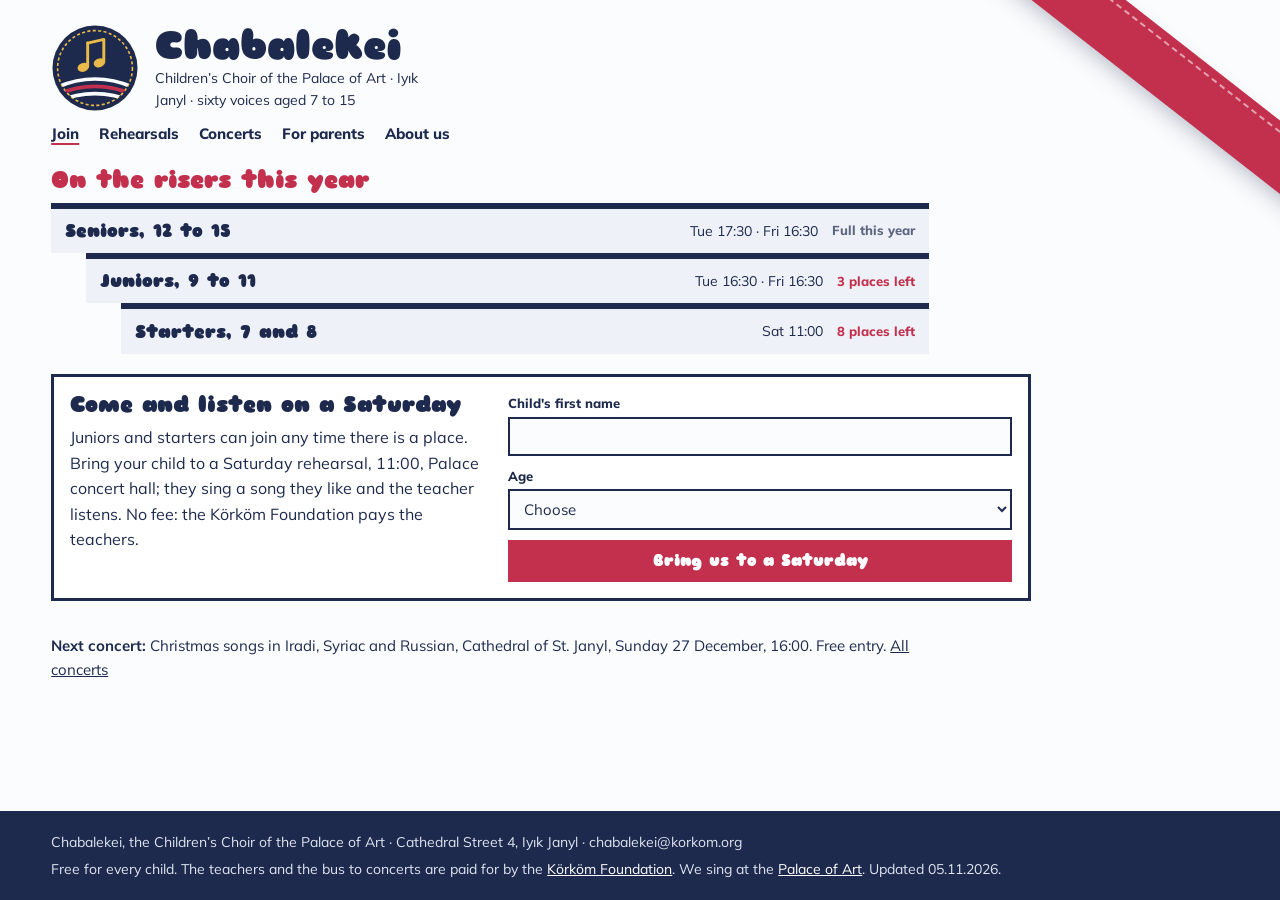
==== index.html @ a18ac277 "Initial mirror import" ====
<!DOCTYPE html>
<html lang="en">
<head>
<meta charset="utf-8">
<meta name="viewport" content="width=device-width, initial-scale=1">
<title>Chabalekei - Children&#x27;s Choir of the Palace of Art, Iyık Janyl</title>
<meta name="description" content="Chabalekei, the free children&#x27;s choir of the Palace of Art in Iyık Janyl: sixty voices aged 7 to 15. Places for juniors and starters.">
<link rel="canonical" href="https://chabalekei.korkom.org/">
<meta property="og:type" content="website">
<meta property="og:title" content="Chabalekei - Children&#x27;s Choir of the Palace of Art, Iyık Janyl">
<meta property="og:description" content="Chabalekei, the free children&#x27;s choir of the Palace of Art in Iyık Janyl: sixty voices aged 7 to 15. Places for juniors and starters.">
<meta property="og:url" content="https://chabalekei.korkom.org/">
<meta property="og:image" content="https://chabalekei.korkom.org/img/og-image.jpg">
<meta name="twitter:card" content="summary_large_image">
<link rel="icon" href="favicon.svg" type="image/svg+xml">
<link rel="preconnect" href="https://fonts.googleapis.com">
<link href="https://fonts.googleapis.com/css2?family=Sniglet:wght@400;800&family=Mulish:wght@400;700;800&display=swap" rel="stylesheet">
<link rel="stylesheet" href="css/site.css">
</head>
<body><div class="ch"><main><div class="sash" aria-hidden="true"></div><a class="hd" href="index.html"><svg class="patch" aria-hidden="true" viewBox="0 0 120 120" xmlns="http://www.w3.org/2000/svg"><circle cx="60" cy="60" r="58" fill="#1d2a4d"/>
<circle cx="60" cy="60" r="51" fill="none" stroke="#e9b949" stroke-width="2.2" stroke-dasharray="4.2 3.2"/>
<path d="M50 26 V58" stroke="#e9b949" stroke-width="4" stroke-linecap="round"/><path d="M50 26 L72 21 V52" stroke="#e9b949" stroke-width="4" fill="none" stroke-linejoin="round" stroke-linecap="round"/>
<ellipse cx="44" cy="59" rx="8" ry="6" transform="rotate(-20 44 59)" fill="#e9b949"/><ellipse cx="66" cy="53" rx="8" ry="6" transform="rotate(-20 66 53)" fill="#e9b949"/>
<clipPath id="chring"><circle cx="60" cy="60" r="51"/></clipPath><g clip-path="url(#chring)" fill="none" stroke-width="5"><path d="M0 90 Q60 60 120 90" stroke="#fbfcfd"/><path d="M0 100 Q60 70 120 100" stroke="#c3304e"/><path d="M0 110 Q60 80 120 110" stroke="#fbfcfd"/></g></svg><div><b>Chabalekei</b><small>Children’s Choir of the Palace of Art · Iyık Janyl · sixty voices aged 7 to 15</small></div></a><nav aria-label="Choir"><a href="index.html" aria-current=page>Join</a><a href="rehearsals.html">Rehearsals</a><a href="concerts.html">Concerts</a><a href="parents.html">For parents</a><a href="about.html">About us</a></nav><div class="risers"><h1>On the risers this year</h1>
<div class="tier"><b>Seniors, 12 to 15</b><span>Tue 17:30 · Fri 16:30</span><span class="left full">Full this year</span></div>
<div class="tier"><b>Juniors, 9 to 11</b><span>Tue 16:30 · Fri 16:30</span><span class="left">3 places left</span></div>
<div class="tier"><b>Starters, 7 and 8</b><span>Sat 11:00</span><span class="left">8 places left</span></div></div><div class="join"><div><h2>Come and listen on a Saturday</h2><p>Juniors and starters can join any time there is a place. Bring your child to a Saturday rehearsal, 11:00, Palace concert hall; they sing a song they like and the teacher listens. No fee: the Körköm Foundation pays the teachers.</p></div>
<form id="ch-f" novalidate><label for="ch-n">Child's first name<input id="ch-n" autocomplete="off"></label><label for="ch-a">Age<select id="ch-a"><option value="">Choose</option><option>7</option><option>8</option><option>9</option><option>10</option><option>11</option><option>12</option><option>13</option><option>14</option><option>15</option></select></label>
<button type="submit">Bring us to a Saturday</button><p class="msg" id="ch-msg" aria-live="polite"></p></form></div>
<p class="low"><b>Next concert:</b> Christmas songs in Iradi, Syriac and Russian, Cathedral of St. Janyl, Sunday 27 December, 16:00. Free entry. <a href="concerts.html">All concerts</a></p></main><footer><span>Chabalekei, the Children’s Choir of the Palace of Art · Cathedral Street 4, Iyık Janyl · chabalekei@korkom.org</span><span>Free for every child. The teachers and the bus to concerts are paid for by the <a href="https://korkom.org/">Körköm Foundation</a>. We sing at the <a href="https://palace.korkom.org/">Palace of Art</a>. Updated 05.11.2026.</span></footer></div><script>(function(){var cf=document.getElementById('ch-f');if(!cf)return;cf.addEventListener('submit',function(e){e.preventDefault();var n=document.getElementById('ch-n').value.trim(),a=document.getElementById('ch-a').value,m=document.getElementById('ch-msg');
if(!n){m.className='msg err';m.textContent='Please write your child’s first name.';return;}
if(!a){m.className='msg err';m.textContent='Please choose your child’s age.';return;}
if(+a>=12){m.className='msg err';m.textContent='The seniors are full this year. Come to the September auditions for next season.';return;}
m.className='msg ok';m.textContent=n+' can come and listen on Saturday at 11:00, Palace concert hall. Come ten minutes early and ask for Gulnara Eje at the door.';});})();</script></body>
</html>
---- css/site.css ----
*,*::before,*::after{box-sizing:border-box}html{-webkit-text-size-adjust:100%}body{margin:0}
img{max-width:100%;height:auto;display:block}a{color:inherit}
.sr{position:absolute;width:1px;height:1px;overflow:hidden;clip:rect(0 0 0 0);white-space:nowrap}
.ico{width:1em;height:1em;vertical-align:-.12em;fill:currentColor}
a:focus-visible,button:focus-visible,input:focus-visible,select:focus-visible,textarea:focus-visible{outline:2px solid currentColor;outline-offset:2px}

.ch{--shirt:#fbfcfd;--scarf:#c3304e;--navy:#1d2a4d;--thread:#e9b949;--step:#eef1f7;background:var(--shirt);color:var(--navy);font:16px/1.6 'Mulish',sans-serif;position:relative;overflow:hidden;min-height:100vh;display:flex;flex-direction:column}
.ch ::selection{background:#f6c9d3}
.ch main{flex:1;position:relative}
.ch .sash{position:absolute;top:58px;right:-170px;width:520px;height:58px;background:var(--scarf);transform:rotate(38deg);box-shadow:0 10px 24px -8px rgba(29,42,77,.35)}
@media (max-width:640px){.ch .sash{top:-6px;right:-200px;width:360px;height:40px}}
.ch .sash::after{content:"";position:absolute;left:0;right:0;top:8px;border-top:2px dashed rgba(255,255,255,.55)}
.ch .hd{position:relative;display:flex;gap:16px;align-items:center;padding:24px max(16px,4%) 12px;text-decoration:none;color:var(--navy);max-width:760px}
.ch .patch{flex:none;width:88px;height:88px}
.ch .hd b{font:800 clamp(28px,4.4vw,40px)/1.05 'Sniglet',sans-serif;display:block}
.ch .hd small{font-size:14px;display:block;max-width:36ch}
.ch nav{position:relative;display:flex;flex-wrap:wrap;gap:4px 20px;padding:0 max(16px,4%) 20px;font:800 15px 'Mulish',sans-serif;max-width:80%}
.ch nav a{color:var(--navy);text-underline-offset:4px;text-decoration-thickness:2px;text-decoration-color:transparent}
.ch nav a:hover,.ch nav a[aria-current]{text-decoration-color:var(--scarf)}
.ch .risers{position:relative;padding:4px max(16px,4%) 0;max-width:980px}
.ch h1,.ch h2.s{font:800 24px/1.15 'Sniglet',sans-serif;margin:0 0 8px;color:var(--scarf);text-wrap:balance}
.ch h1.big{font-size:clamp(30px,5vw,44px);color:var(--navy)}
.ch .tier{display:grid;grid-template-columns:minmax(0,1fr) auto auto;align-items:center;gap:6px 14px;border-top:6px solid var(--navy);padding:11px 14px;background:var(--step)}
@media (max-width:560px){.ch .tier{grid-template-columns:minmax(0,1fr) auto}.ch .tier .left{grid-column:1/-1}}
.ch .tier+.tier{margin-inline:4% 0}
.ch .tier+.tier+.tier{margin-inline:8% 0}
.ch .tier b{font:800 18px 'Sniglet',sans-serif}
.ch .tier span{font-size:14px;font-variant-numeric:tabular-nums}
.ch .tier .left{font-weight:800;font-size:13px;color:var(--scarf)}
.ch .tier .left.full{color:#5d6680}
.ch .join{position:relative;margin:20px max(16px,4%) 0;border:3px solid var(--navy);padding:16px;display:grid;align-items:start;grid-template-columns:minmax(0,1fr) minmax(0,1.2fr);gap:18px;background:#fff;max-width:980px}
@media (max-width:640px){.ch .join{grid-template-columns:minmax(0,1fr)}}
.ch .join h2{font:800 22px/1.1 'Sniglet',sans-serif;margin:0 0 8px;text-wrap:balance}
.ch .join p{margin:0}
.ch .join form{display:grid;gap:10px}
.ch .join label{display:grid;gap:3px;font-weight:800;font-size:13px}
.ch .join input,.ch .join select{font:15px 'Mulish',sans-serif;padding:8px 10px;border:2px solid var(--navy);background:var(--shirt);color:var(--navy)}
.ch .join input:focus,.ch .join select:focus{outline:3px solid var(--thread);outline-offset:0}
.ch .join button{font:800 16px 'Sniglet',sans-serif;background:var(--scarf);color:#fff;border:0;padding:11px;cursor:pointer}
.ch .join button:hover{background:#a62640}
.ch .msg{font-weight:800;margin:0;min-height:1.5em}
.ch .msg:empty{display:none}.ch .msg.err{color:#a62640}.ch .msg.ok{color:#1f6b45}
.ch .low{padding:18px max(16px,4%) 26px;font-size:15px;max-width:980px}
.ch .col{position:relative;padding:4px max(16px,4%) 30px;max-width:760px}
.ch .col h2{font:800 22px/1.2 'Sniglet',sans-serif;margin:26px 0 6px}
.ch .col p{margin:0 0 12px}
.ch .col ul{padding-left:20px;margin:0 0 12px}.ch .col li{margin-bottom:6px}
.ch .gig{display:grid;grid-template-columns:86px minmax(0,1fr);gap:14px;border-top:6px solid var(--navy);background:var(--step);padding:12px 14px;margin-bottom:10px}
.ch .gig .d{font:800 30px/1 'Sniglet',sans-serif;color:var(--scarf)}
.ch .gig .d small{display:block;font:800 12px 'Mulish',sans-serif;color:var(--navy);margin-top:4px;text-transform:uppercase;letter-spacing:.06em}
.ch .gig b{font:800 18px 'Sniglet',sans-serif;display:block}
.ch .gig span{font-size:14px}
.ch footer{position:relative;background:var(--navy);color:#dfe4f0;padding:20px max(16px,4%);font-size:14px;display:grid;gap:4px;margin-top:20px}
.ch footer a{color:#fff}
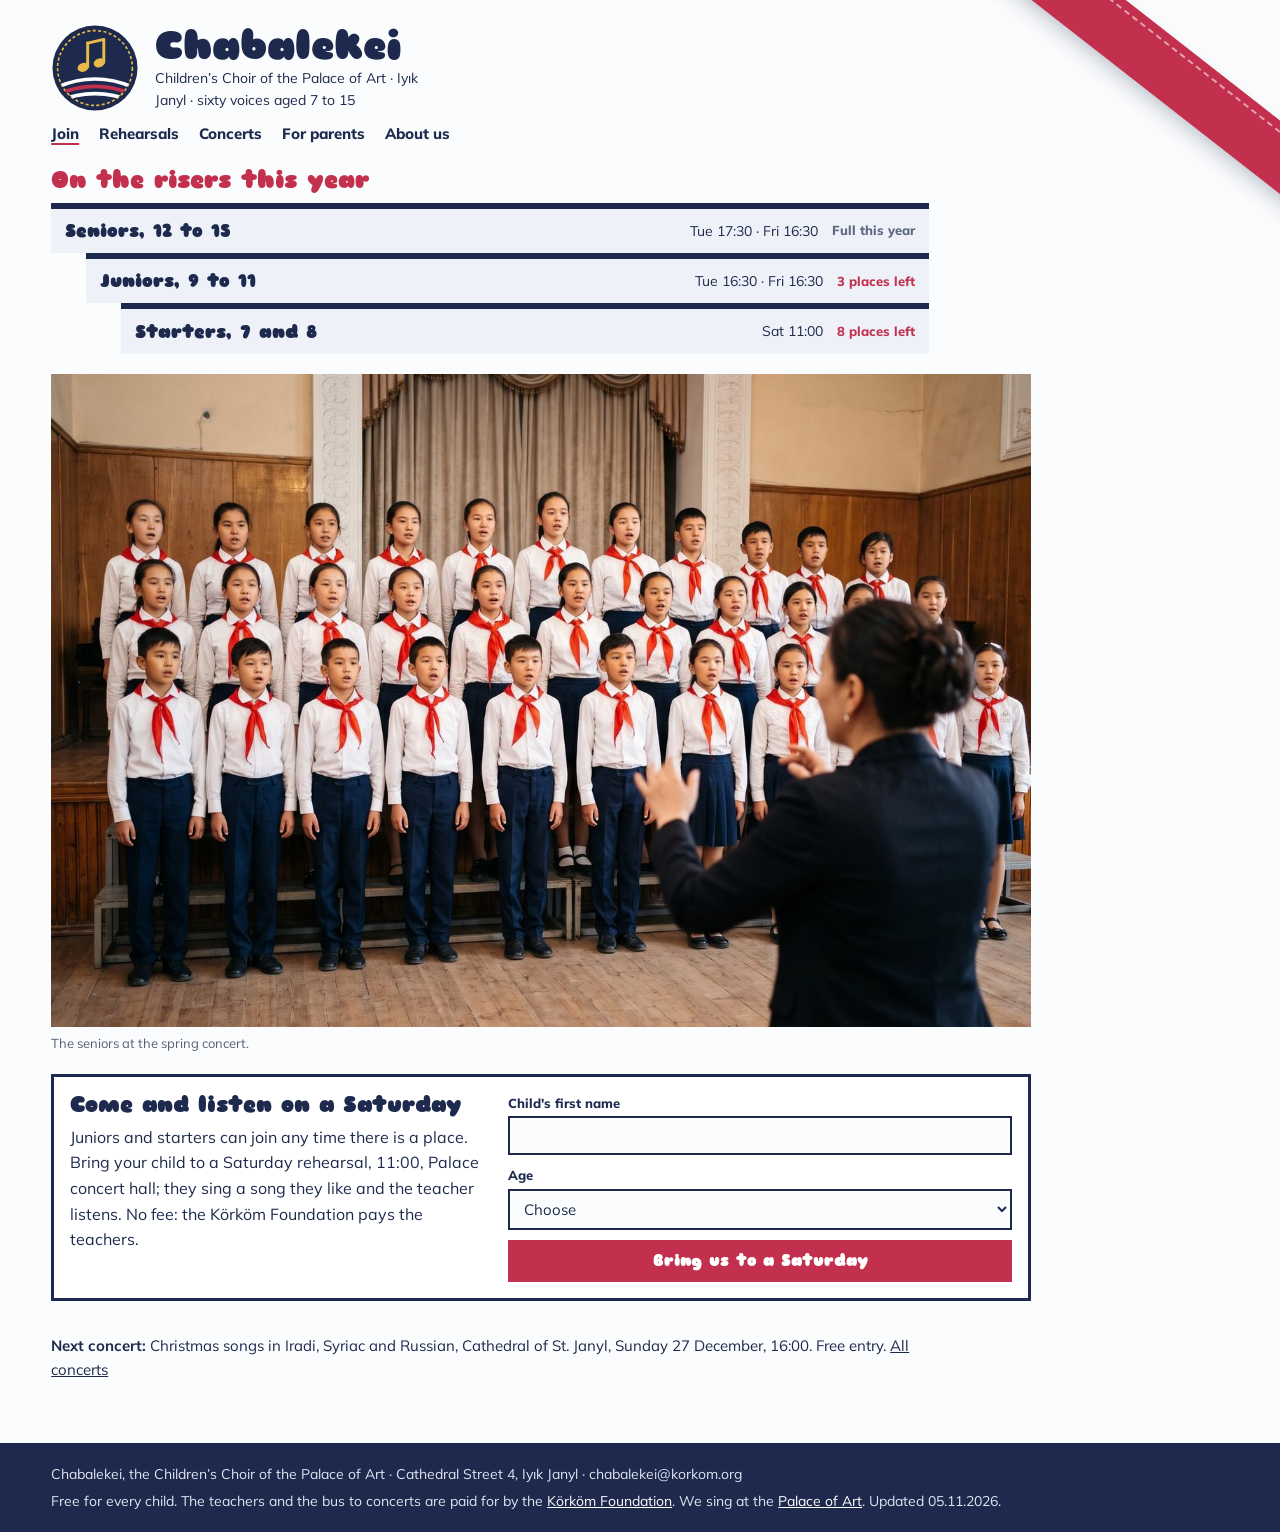
==== commit 3a2ce530: "Mirror sync" ====
--- a/index.html
+++ b/index.html
@@ -24,7 +24,7 @@
 <clipPath id="chring"><circle cx="60" cy="60" r="51"/></clipPath><g clip-path="url(#chring)" fill="none" stroke-width="5"><path d="M0 90 Q60 60 120 90" stroke="#fbfcfd"/><path d="M0 100 Q60 70 120 100" stroke="#c3304e"/><path d="M0 110 Q60 80 120 110" stroke="#fbfcfd"/></g></svg><div><b>Chabalekei</b><small>Children’s Choir of the Palace of Art · Iyık Janyl · sixty voices aged 7 to 15</small></div></a><nav aria-label="Choir"><a href="index.html" aria-current=page>Join</a><a href="rehearsals.html">Rehearsals</a><a href="concerts.html">Concerts</a><a href="parents.html">For parents</a><a href="about.html">About us</a></nav><div class="risers"><h1>On the risers this year</h1>
 <div class="tier"><b>Seniors, 12 to 15</b><span>Tue 17:30 · Fri 16:30</span><span class="left full">Full this year</span></div>
 <div class="tier"><b>Juniors, 9 to 11</b><span>Tue 16:30 · Fri 16:30</span><span class="left">3 places left</span></div>
-<div class="tier"><b>Starters, 7 and 8</b><span>Sat 11:00</span><span class="left">8 places left</span></div></div><div class="join"><div><h2>Come and listen on a Saturday</h2><p>Juniors and starters can join any time there is a place. Bring your child to a Saturday rehearsal, 11:00, Palace concert hall; they sing a song they like and the teacher listens. No fee: the Körköm Foundation pays the teachers.</p></div>
+<div class="tier"><b>Starters, 7 and 8</b><span>Sat 11:00</span><span class="left">8 places left</span></div></div><figure style="margin:18px 0;margin:20px max(16px,4%) 0;max-width:980px"><img src="img/chabalekei-choir.jpg" alt="Chabalekei singing on the risers in the Palace concert hall" style="width:100%;height:auto;display:block"><figcaption style="font-size:13px;opacity:.75;margin-top:6px">The seniors at the spring concert.</figcaption></figure><div class="join"><div><h2>Come and listen on a Saturday</h2><p>Juniors and starters can join any time there is a place. Bring your child to a Saturday rehearsal, 11:00, Palace concert hall; they sing a song they like and the teacher listens. No fee: the Körköm Foundation pays the teachers.</p></div>
 <form id="ch-f" novalidate><label for="ch-n">Child's first name<input id="ch-n" autocomplete="off"></label><label for="ch-a">Age<select id="ch-a"><option value="">Choose</option><option>7</option><option>8</option><option>9</option><option>10</option><option>11</option><option>12</option><option>13</option><option>14</option><option>15</option></select></label>
 <button type="submit">Bring us to a Saturday</button><p class="msg" id="ch-msg" aria-live="polite"></p></form></div>
 <p class="low"><b>Next concert:</b> Christmas songs in Iradi, Syriac and Russian, Cathedral of St. Janyl, Sunday 27 December, 16:00. Free entry. <a href="concerts.html">All concerts</a></p></main><footer><span>Chabalekei, the Children’s Choir of the Palace of Art · Cathedral Street 4, Iyık Janyl · chabalekei@korkom.org</span><span>Free for every child. The teachers and the bus to concerts are paid for by the <a href="https://korkom.org/">Körköm Foundation</a>. We sing at the <a href="https://palace.korkom.org/">Palace of Art</a>. Updated 05.11.2026.</span></footer></div><script>(function(){var cf=document.getElementById('ch-f');if(!cf)return;cf.addEventListener('submit',function(e){e.preventDefault();var n=document.getElementById('ch-n').value.trim(),a=document.getElementById('ch-a').value,m=document.getElementById('ch-msg');
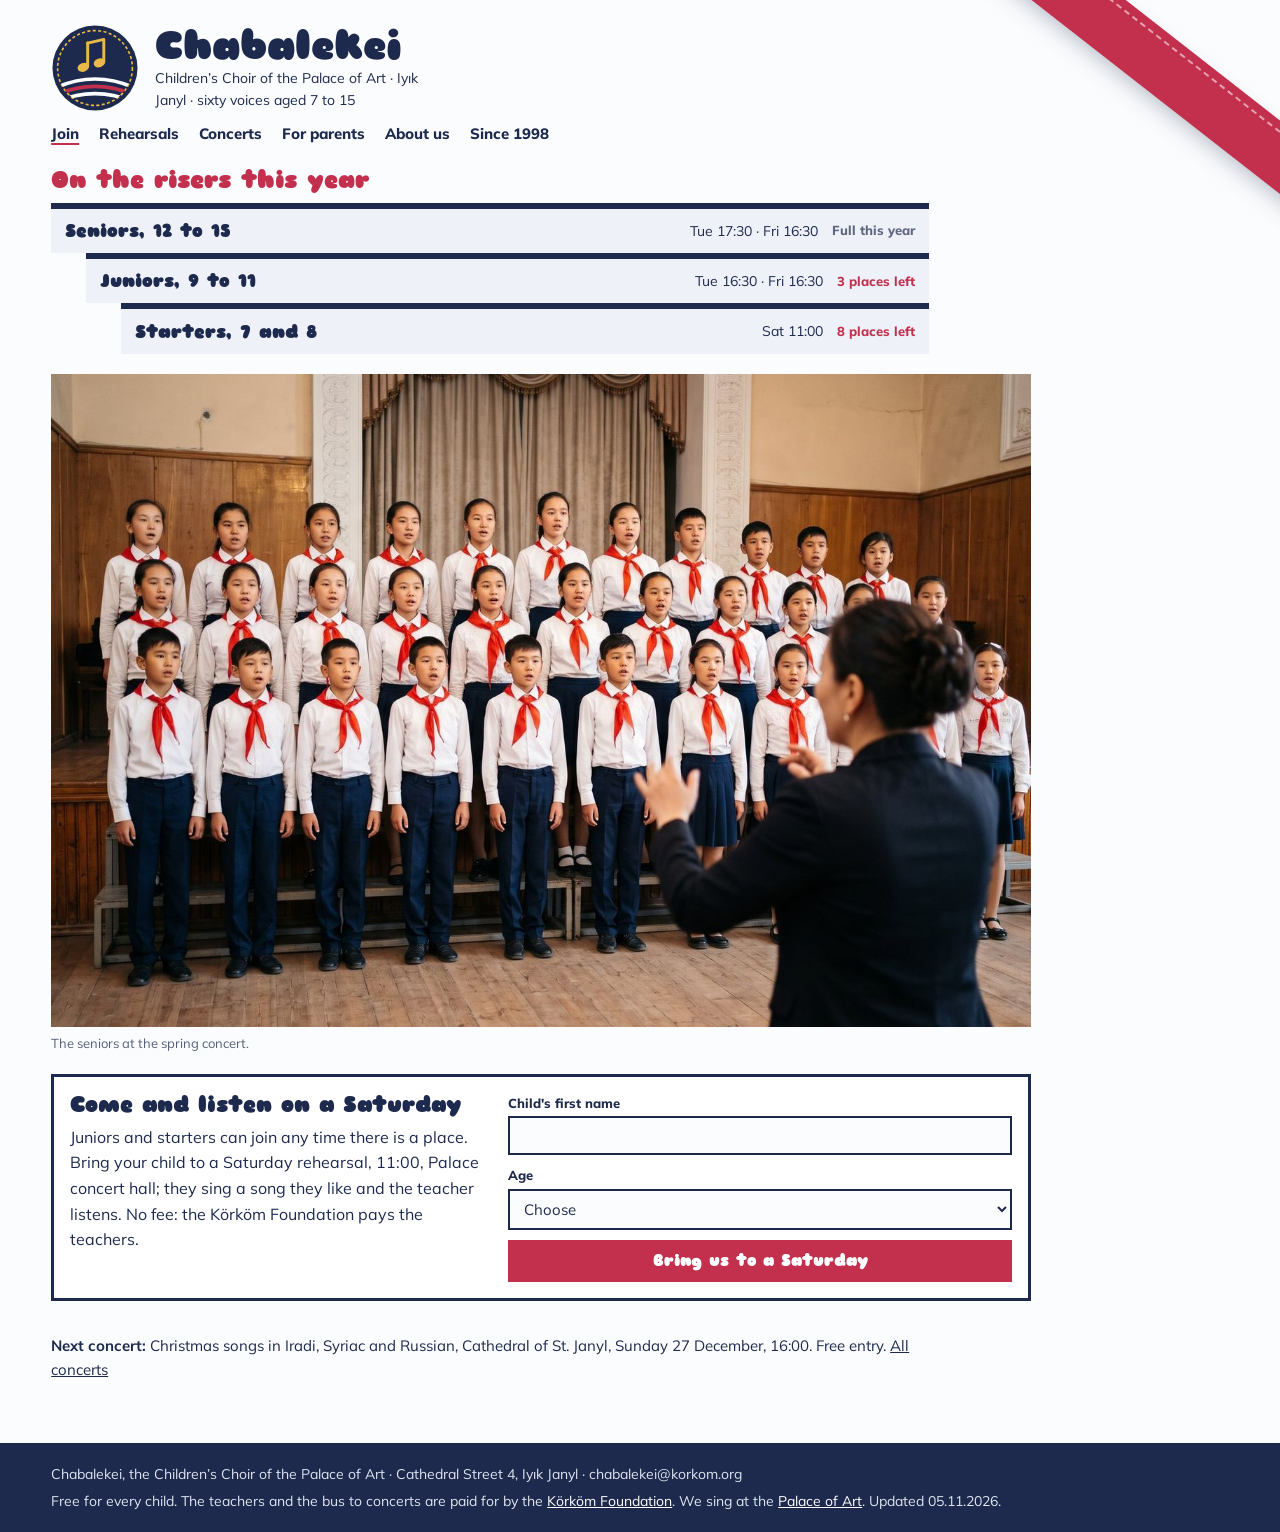
==== commit cf0449be: "Add archive, people, visitor, press and vacancy pages" ====
--- a/index.html
+++ b/index.html
@@ -21,7 +21,7 @@
 <circle cx="60" cy="60" r="51" fill="none" stroke="#e9b949" stroke-width="2.2" stroke-dasharray="4.2 3.2"/>
 <path d="M50 26 V58" stroke="#e9b949" stroke-width="4" stroke-linecap="round"/><path d="M50 26 L72 21 V52" stroke="#e9b949" stroke-width="4" fill="none" stroke-linejoin="round" stroke-linecap="round"/>
 <ellipse cx="44" cy="59" rx="8" ry="6" transform="rotate(-20 44 59)" fill="#e9b949"/><ellipse cx="66" cy="53" rx="8" ry="6" transform="rotate(-20 66 53)" fill="#e9b949"/>
-<clipPath id="chring"><circle cx="60" cy="60" r="51"/></clipPath><g clip-path="url(#chring)" fill="none" stroke-width="5"><path d="M0 90 Q60 60 120 90" stroke="#fbfcfd"/><path d="M0 100 Q60 70 120 100" stroke="#c3304e"/><path d="M0 110 Q60 80 120 110" stroke="#fbfcfd"/></g></svg><div><b>Chabalekei</b><small>Children’s Choir of the Palace of Art · Iyık Janyl · sixty voices aged 7 to 15</small></div></a><nav aria-label="Choir"><a href="index.html" aria-current=page>Join</a><a href="rehearsals.html">Rehearsals</a><a href="concerts.html">Concerts</a><a href="parents.html">For parents</a><a href="about.html">About us</a></nav><div class="risers"><h1>On the risers this year</h1>
+<clipPath id="chring"><circle cx="60" cy="60" r="51"/></clipPath><g clip-path="url(#chring)" fill="none" stroke-width="5"><path d="M0 90 Q60 60 120 90" stroke="#fbfcfd"/><path d="M0 100 Q60 70 120 100" stroke="#c3304e"/><path d="M0 110 Q60 80 120 110" stroke="#fbfcfd"/></g></svg><div><b>Chabalekei</b><small>Children’s Choir of the Palace of Art · Iyık Janyl · sixty voices aged 7 to 15</small></div></a><nav aria-label="Choir"><a href="index.html" aria-current=page>Join</a><a href="rehearsals.html">Rehearsals</a><a href="concerts.html">Concerts</a><a href="parents.html">For parents</a><a href="about.html">About us</a><a href="archive.html">Since 1998</a></nav><div class="risers"><h1>On the risers this year</h1>
 <div class="tier"><b>Seniors, 12 to 15</b><span>Tue 17:30 · Fri 16:30</span><span class="left full">Full this year</span></div>
 <div class="tier"><b>Juniors, 9 to 11</b><span>Tue 16:30 · Fri 16:30</span><span class="left">3 places left</span></div>
 <div class="tier"><b>Starters, 7 and 8</b><span>Sat 11:00</span><span class="left">8 places left</span></div></div><figure style="margin:18px 0;margin:20px max(16px,4%) 0;max-width:980px"><img src="img/chabalekei-choir.jpg" alt="Chabalekei singing on the risers in the Palace concert hall" style="width:100%;height:auto;display:block"><figcaption style="font-size:13px;opacity:.75;margin-top:6px">The seniors at the spring concert.</figcaption></figure><div class="join"><div><h2>Come and listen on a Saturday</h2><p>Juniors and starters can join any time there is a place. Bring your child to a Saturday rehearsal, 11:00, Palace concert hall; they sing a song they like and the teacher listens. No fee: the Körköm Foundation pays the teachers.</p></div>
